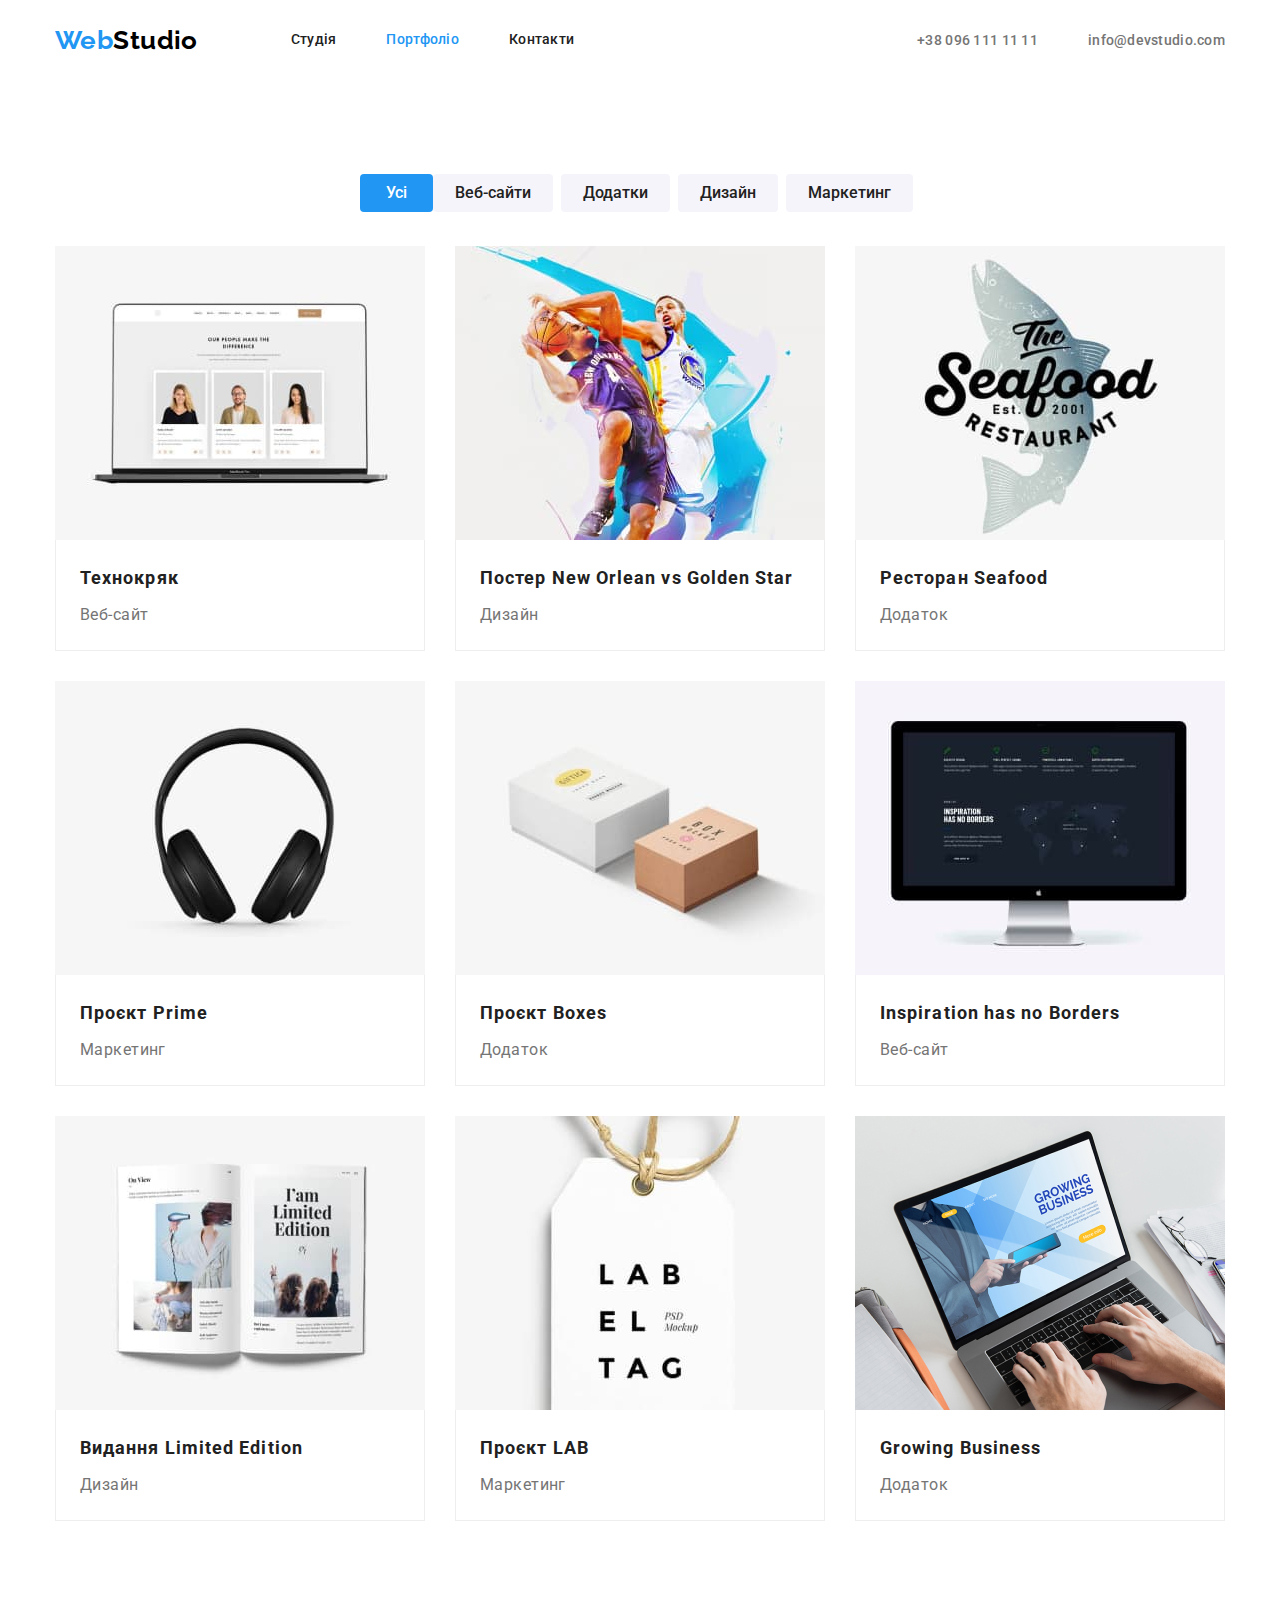
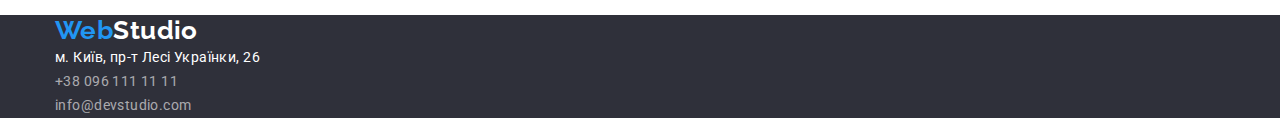
==== portfolio.html @ b4582ead "from 3 houmwork" ====
<!DOCTYPE html>
<html lang="uk">
  <head>
    <meta charset="UTF-8" />
    <meta http-equiv="X-UA-Compatible" content="IE=edge" />
    <meta name="viewport" content="width=device-width, initial-scale=1.0" />
    <title>Document</title>
    <link rel="preconnect" href="https://fonts.googleapis.com" />
    <link rel="preconnect" href="https://fonts.gstatic.com" crossorigin />
    <link
      href="https://fonts.googleapis.com/css2?family=Raleway:wght@700&family=Roboto:wght@400;500;700;900&display=swap"
      rel="stylesheet"
    />
    <link rel="stylesheet" href="https://cdnjs.cloudflare.com/ajax/libs/modern-normalize/1.0.0/modern-normalize.min.css" />
    <link rel="stylesheet" href="./css/styles.css" />
  </head>

  <body>
    <!--Шапка-->
    <header>
      <div class="container main-nav">
        <nav class="main-nav">
          <a lang="en" href="./index.html" class="logo">
            <span class="logo-accent">Web</span>Studio
          </a>
          <ul class="site-nav list">
            <li class="item-one"><a href="./index.html" class="link">Студія</a></li>
            <li class="item-one"><a href="" class="link current">Портфоліо</a></li>
            <li class="item-one"><a href="" class="link">Контакти</a></li>
          </ul>
        </nav>
        <ul class="contacts list">
          <li class="item-one"><a href="tel:+380961111111" class="phone">+38 096 111 11 11</a></li>
          <li class="item-one"><a href="mailto:info@devstudio.com" class="e-mail">info@devstudio.com</a></li>
        </ul>
      </div>
    </header>
    <main>
      <!--Наші проекти-->
      <section class="works">
        <div class="container"> 
        <h1 class="visually-hidden">Наші проекти</h1>
        <!--Кнопки з посиланнями-->
        <ul class="button-projects">
          <li class="button-one"><button type="button" class="button second">Усі</button></li>
          <li class="button-one"><button type="button" class="button">Веб-сайти</button></li>
          <li class="button-one"><button type="button" class="button">Додатки</button></li>
          <li class="button-one"><button type="button" class="button">Дизайн</button></li>
          <li class="button-one"><button type="button" class="button">Маркетинг</button></li>
        </ul>
        <ul class="project-card">
          <!--Перелік проектів-->
          <div class="total-projects">
          <li class="block">
            <img src="./images/tehnokryak.jpg" alt="Фото веб-сайту Технокряк" width="370" />
            <div class="info-block"> 
            <h2 class="section-title second">Технокряк</h2>
            <p class="projects">Веб-сайт</p>
            </div>
          </li>
          <li class="block">
            <img
              src="./images/poster-new-orlean.jpg"
              alt="Фото дизайну постеру New Orlean vs Golden Star"
              width="370"
            />
            <div class="info-block">
            <h2 class="section-title second">Постер <span lang="en">New Orlean vs Golden Star</span></h2>
            <p class="projects">Дизайн</p>
            </div>
          </li>
          <li class="block">
            <img
              src="./images/restorant-seafood.jpg"
              alt="Фото додатку для Ресторану Seafood"
              width="370"
            />
            <div class="info-block">
            <h2 class="section-title second">Ресторан <span lang="en">Seafood</span></h2>
            <p class="projects">Додаток</p>
            </div>
          </li>
          <li class="block">
            <img
              src="./images/project-prime.jpg"
              alt="Фото маркетингового проєкту Prime"
              width="370"
            />
            <div class="info-block">
            <h2 class="section-title second">Проєкт <span lang="en">Prime</span></h2>
            <p class="projects">Маркетинг</p>
            </div>
          </li>
          <li class="block">
            <img src="./images/project-boxes.jpg" alt="Фото додатку проєкту Boxes" width="370" />
            <div class="info-block">
            <h2 class="section-title second">Проєкт <span lang="en">Boxes</span></h2>
            <p class="projects">Додаток</p>
            </div>
          </li>
          <li class="block">
            <img
              src="./images/inspiration-has-no-borders.jpg"
              alt="Фото веб-сайту Inspiration has no Borders"
              width="370"
            />
            <div class="info-block">
            <h2 class="section-title second" lang="en">Inspiration has no Borders</h2>
            <p class="projects">Веб-сайт</p>
            </div>
          </li>
          <li class="block">
            <img
              src="./images/limited-edition.jpg"
              alt="Фото дизайну видання Limited Edition"
              width="370"
            />
            <div class="info-block">
            <h2 class="section-title second">Видання <span lang="en">Limited Edition</span></h2>
            <p class="projects">Дизайн</p>
            </div>
          </li>
          <li class="block">
            <img src="./images/project-lab.jpg" alt="Фото маркетингового проєкту LAB" width="370" />
            <div class="info-block">
            <h2 class="section-title second">Проєкт <span lang="en">LAB</span></h2>
            <p class="projects">Маркетинг</p>
            </div>
          </li>
          <li class="block">
            <img
              src="./images/growing-business.jpg"
              alt="Фото додатку проєкту Growing Business"
              width="370"
            />
            <div class="info-block">
            <h2 class="section-title second" lang="en">Growing Business</h2>
            <p class="projects">Додаток</p>
            </div>
          </li>
        </ul>
        </div>
        </div>
      </section>
    </main>
    <!--Футер-->
    <footer>
      <section class="footer">
        <div class="container">
          <a lang="en" href="./index.html" class="logo footer">
            <span class="logo-accent">Web</span>Studio
          </a>
          <address>
            <ul class="contact">
              <li>
                <a href="https://goo.gl/maps/BBBDbE12WqsnVFgC6" target="_blank" rel="noopener noreferrer nofollow"
                  class="location second">м. Київ, пр-т Лесі Українки, 26</a>
              </li>
              <li><a href="tel:+380961111111" class="phone second">+38 096 111 11 11</a></li>
              <li>
                <a href="mailto:info@devstudio.com" class="e-mail second">info@devstudio.com</a>
              </li>
            </ul>
          </address>
        </div>
      </section>
    </footer>
  </body>
</html>
---- css/styles.css ----
/*колір тексту h2 та h3
color: #212121;*/
/*колір тексту p у h3 та телефону в Хедері
color: #757575;*/
/* білий
color: #FFFFFF;*/
/* блакитний, акцент
color: #2196F3;*/
/* чорний у Studio
color: #000000*/
/*бекграунд сірий
background: #F5F4FA;*/
/*підвал та герой 
background: #2F303A;*/
:root {
  --primary-text-color: #757575;
  --title-text-color: #212121;
  --accent-color: #2196f3;
  --main-lite-color: #ffffff;
  --main-dark-color: #000000;
  --second-background-color: #f5f4fa;
  --hero-background-color: #2f303a;
  --footer-background-color: #2f303a;
  --footer-phone-color: hsla(0, 0%, 100%, 0.6);
  --border-color: #eeeeee;
  /*----Reset----*/
}

*,
*::before,
*::after {
  box-sizing: border-box;
}
p,
h1,
h2,
h3 {
  margin: 0;
}
ul {
  margin: 0;
  padding-left: 0;
}
button {
  cursor: pointer;
  font-family: inherit;
}
img {
  display: block;
}
/*-----------*/
body {
  color: var(--primary-text-color);
  background-color: var(--main-lite-color);
  font-family: Roboto, sans-serif;
  font-size: 14px;
  letter-spacing: 0.03em;
}
/* Прибирає "*" з усіх списків */
ul {
  list-style: none;
}
/*Контейнер*/
.container {
  margin-left: auto;
  margin-right: auto;
  padding-left: 15px;
  padding-right: 15px;
  width: 1200px;
}
/*кольори лого*/
.logo,
.logo-accent {
  color: var(--main-dark-color);
  font-family: Raleway, sans-serif;
  font-weight: 700;
  font-size: 26px;
  line-height: 1.19;
  text-decoration: none;
}
.logo-accent {
  color: var(--accent-color);
}
.logo:hover,
.logo:focus {
  color: var(--accent-color);
}
/*Навігація по сайту*/
.main-nav {
  display: flex;
  align-items: center;
}
/*
.list {
  padding: 0;
  margin: auto;
}*/
.site-nav .link {
  display: block;
  padding-top: 32px;
  padding-bottom: 32px;
  text-decoration: none;

  color: var(--title-text-color);
  letter-spacing: 0.02em;
  font-weight: 500;
  line-height: 1.14;
}
.site-nav {
  display: flex;
  margin-left: 93px;
}
.site-nav .item-one {
  margin-right: 50px;
}
.site-nav .item-one:last-child {
  margin-right: 0px;
}

.site-nav .link:hover,
.site-nav .link:focus,
.site-nav .link.current {
  color: var(--accent-color);
}
.contacts.list .phone,
.contacts.list .e-mail {
  color: var(--primary-text-color);
  letter-spacing: 0.02em;
  font-weight: 500;
  line-height: 1.14;
  text-decoration: none;
}
.contacts.list .phone:focus,
.contacts.list .phone:hover,
.contacts.list .e-mail:focus,
.contacts.list .e-mail:hover {
  color: var(--accent-color);
}

.contacts.list {
  display: flex;
  margin-left: auto;
}
.contacts.list .item-one + .item-one {
  margin-left: 50px;
}
/*Герой*/
.hero {
  color: var(--main-lite-color);
  background-color: var(--hero-background-color);
  font-style: normal;
  letter-spacing: 0.06em;
  font-weight: 900;
  font-size: 44px;
  line-height: 1.36;
  text-align: center;
  text-transform: uppercase;
  margin-bottom: 94px;
  padding-top: 200px;
  padding-bottom: 200px;
}
/*.heto-title {
  padding-top: 200px;
  padding-bottom: 200px;
}*/
/* Секції*/
/*Головна сторінка*/
.section {
  margin-bottom: 94px;
}
.feature-list {
  display: flex;
}
.section-title,
.section-subtitle {
  color: var(--title-text-color);
}
.section-title {
  font-weight: 700;
  font-size: 36px;
  line-height: 1.17;
  text-align: center;
  margin-bottom: 50px;
}
.img-box {
  display: flex;
}
.img-box .image-first + .image-first {
  margin-left: 30px;
}
.our-comand {
  display: flex;
}
.our-comand .item + .item {
  margin-left: 30px;
}
.section-subtitle.first {
  font-weight: 700;
  line-height: 1.14;
  text-transform: uppercase;
  margin-bottom: 10px;
}
.section-subtitle.second {
  font-weight: 500;
  font-size: 16px;
  line-height: 1.19;
  text-align: center;
}
.comand-section {
  background-color: var(--second-background-color);
}
/*Картки співробітників*/
.card {
  padding: 30px 24px;
}
/*Сторінка Портфоліо*/
.section-title.second {
  letter-spacing: 0.06em;
  font-weight: 700;
  font-size: 18px;
  line-height: 2;
  text-align: inherit;
  margin-bottom: 4px;
}
.works {
  margin: 94px 0px;
}
.total-projects {
  margin-top: 34px;
  margin-bottom: 0;
  display: flex;
  flex-wrap: wrap;
}
.block {
  width: 370px;
  margin-right: 30px;
  margin-bottom: 30px;
}

.block:nth-child(3n) {
  margin-right: 0px;
}
.block:nth-last-child(-n + 3) {
  margin-bottom: 0px;
}
.info-block {
  padding-top: 20px;
  padding-bottom: 20px;
  padding-left: 24px;
  padding-right: 24px;
  border: 1px solid var(--border-color);
  border-top: none;
}
.visually-hidden {
  position: absolute;
    white-space: nowrap;
    width: 1px;
    height: 1px;
    overflow: hidden;
    border: 0;
    padding: 0;
    clip: rect(0 0 0 0);
    clip-path: inset(50%);
    margin: -1px;
  }

/*Кнопка*/
.button {
  display: inline-block;
  color: var(--title-text-color);
  background-color: var(--second-background-color);
  font-weight: 500;
  font-size: 16px;
  line-height: 1.62;
  text-align: center;
  border: 0 solid transparent;
  border-radius: 4px;
  min-width: 73px;
  padding: 6px 22px;
}
.button:hover,
.button:focus {
  color: var(--main-lite-color);
  background-color: var(--accent-color);
}
.primary-button {
  display: inline-block;
  color: var(--main-lite-color);
  background-color: var(--accent-color);
  letter-spacing: 0.06em;
  font-weight: 700;
  font-size: 16px;
  line-height: 1.88;
  min-width: 216px;
  cursor: pointer;
  margin-top: 30px;
  padding: 10px 32px;
  border: 0 solid transparent;
  border-radius: 4px;
  box-shadow: 0px 4px 4px rgba(0, 0, 0, 0.15);
}
.button.second {
  color: var(--main-lite-color);
  background-color: var(--accent-color);
}
.button-projects {
  display: flex;
  justify-content: center;
}
.button-projects .button-one + .button-one {
  margin-right: 8px;
}
/*Абзаци*/
.feature-list .text {
  line-height: 1.71;
}
.specialty {
  font-size: 16px;
  line-height: 1.19;
  text-align: center;
  margin-top: 10px;
}
.projects {
  font-size: 16px;
  line-height: 1.88;
}
/*Футер*/
.footer {
  background-color: var(--footer-background-color);
}
.logo.footer {
  color: var(--main-lite-color);
}
.logo.footer,
.logo-accent {
  margin-top: 60px;
  margin-bottom: 20px;
}

.location.second {
  line-height: 1.71;
  font-style: normal;
  color: var(--main-lite-color);
  margin-bottom: 9px;
  text-decoration: none;
}
.phone.second,
.e-mail.second {
  line-height: 1.71;
  font-style: normal;
  color: var(--footer-phone-color);
  text-decoration: none;
}
.phone.second {
  margin-bottom: 9px;
}
.location.second:hover,
.location.second:focus,
.phone.second:hover,
.phone.second:focus,
.e-mail.second:hover,
.e-mail.second:focus {
  color: var(--accent-color);
}
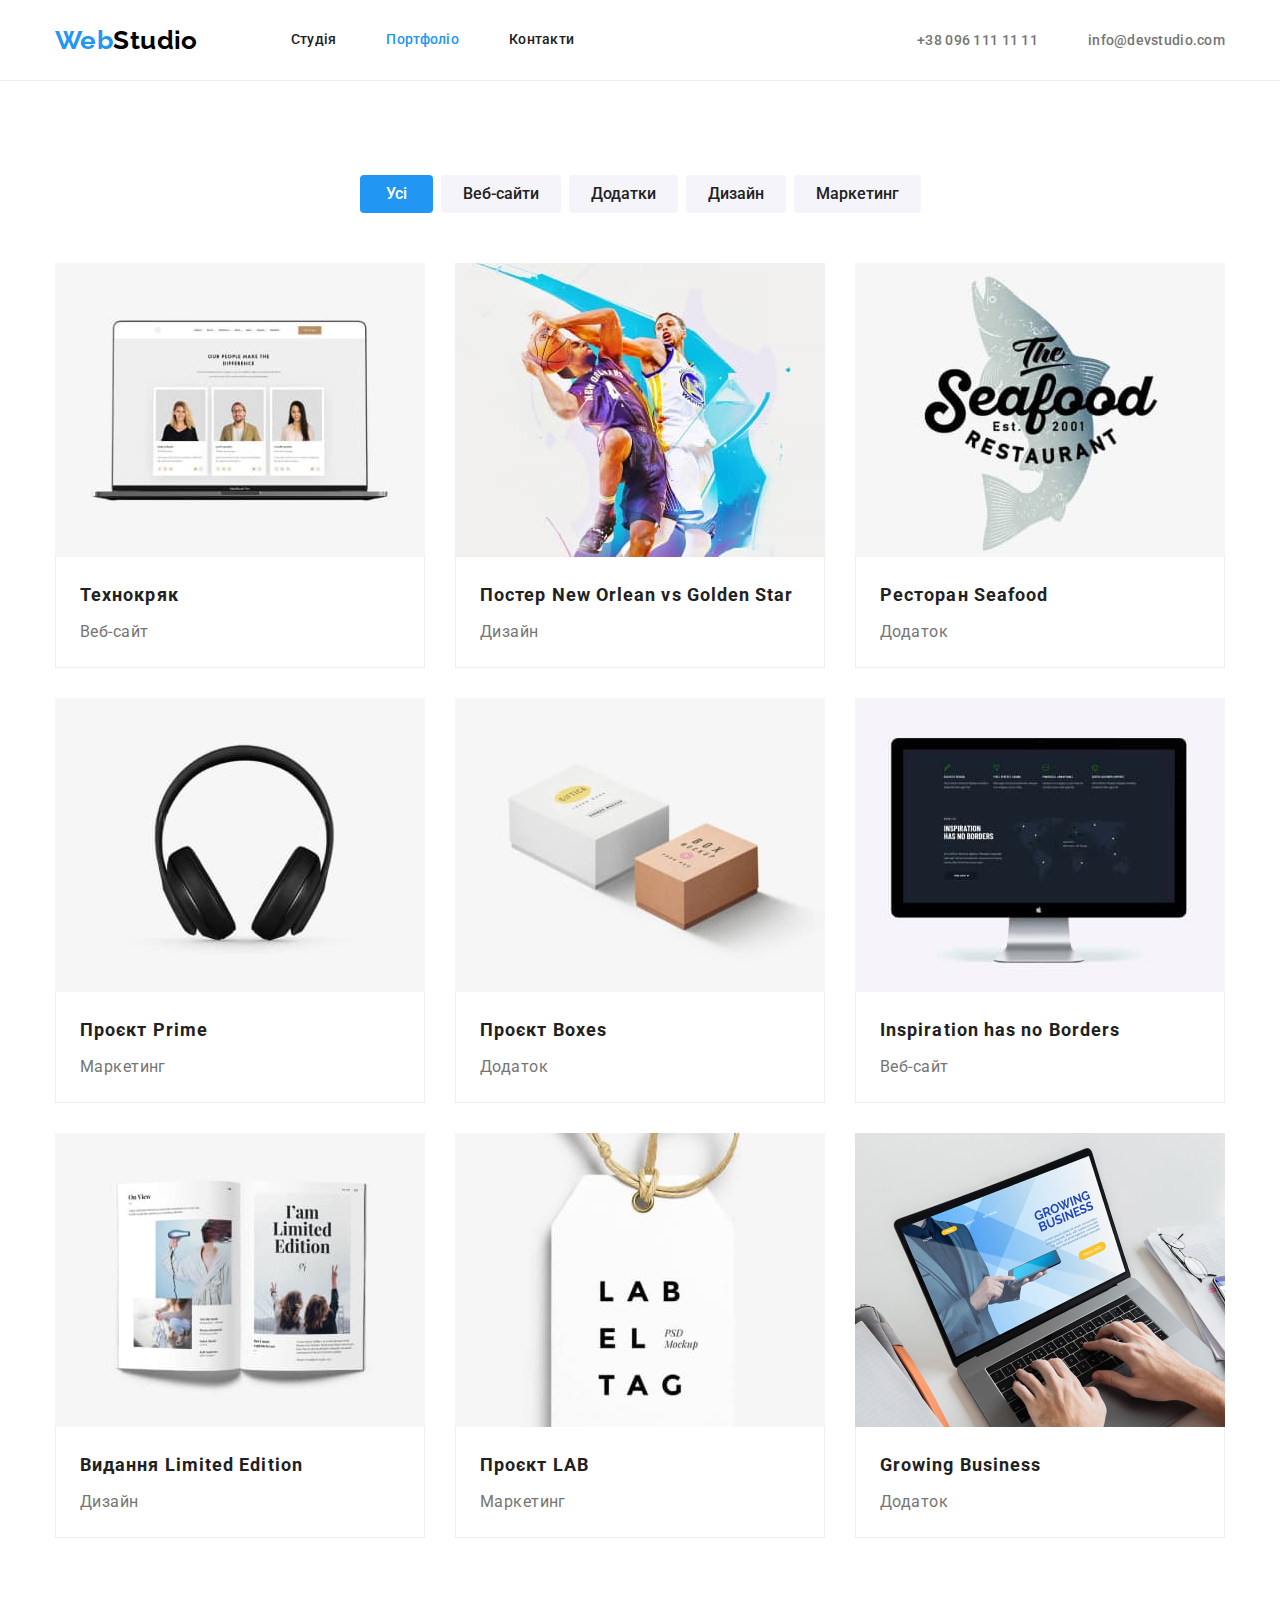
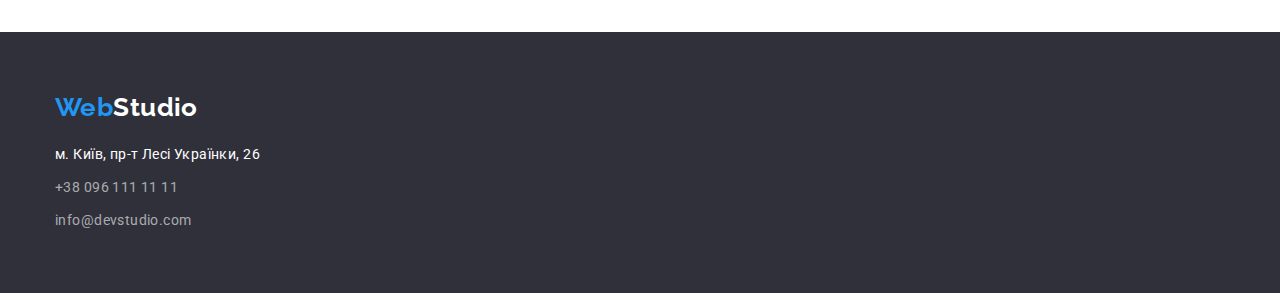
==== commit 51851303: "Правки до модуля 3" ====
--- a/portfolio.html
+++ b/portfolio.html
@@ -17,7 +17,7 @@
 
   <body>
     <!--Шапка-->
-    <header>
+    <header class="site-header">
       <div class="container main-nav">
         <nav class="main-nav">
           <a lang="en" href="./index.html" class="logo">
@@ -31,7 +31,9 @@
         </nav>
         <ul class="contacts list">
           <li class="item-one"><a href="tel:+380961111111" class="phone">+38 096 111 11 11</a></li>
-          <li class="item-one"><a href="mailto:info@devstudio.com" class="e-mail">info@devstudio.com</a></li>
+          <li class="item-one">
+            <a href="mailto:info@devstudio.com" class="e-mail">info@devstudio.com</a>
+          </li>
         </ul>
       </div>
     </header>
@@ -48,15 +50,14 @@
           <li class="button-one"><button type="button" class="button">Дизайн</button></li>
           <li class="button-one"><button type="button" class="button">Маркетинг</button></li>
         </ul>
+        <!--Перелік проектів-->
         <ul class="project-card">
-          <!--Перелік проектів-->
-          <div class="total-projects">
           <li class="block">
             <img src="./images/tehnokryak.jpg" alt="Фото веб-сайту Технокряк" width="370" />
-            <div class="info-block"> 
+            <section class="info-block"> 
             <h2 class="section-title second">Технокряк</h2>
             <p class="projects">Веб-сайт</p>
-            </div>
+            </section>
           </li>
           <li class="block">
             <img
@@ -140,30 +141,29 @@
           </li>
         </ul>
         </div>
-        </div>
       </section>
     </main>
     <!--Футер-->
-    <footer>
-      <section class="footer">
-        <div class="container">
-          <a lang="en" href="./index.html" class="logo footer">
-            <span class="logo-accent">Web</span>Studio
-          </a>
-          <address>
-            <ul class="contact">
-              <li>
-                <a href="https://goo.gl/maps/BBBDbE12WqsnVFgC6" target="_blank" rel="noopener noreferrer nofollow"
-                  class="location second">м. Київ, пр-т Лесі Українки, 26</a>
-              </li>
-              <li><a href="tel:+380961111111" class="phone second">+38 096 111 11 11</a></li>
-              <li>
-                <a href="mailto:info@devstudio.com" class="e-mail second">info@devstudio.com</a>
-              </li>
-            </ul>
-          </address>
-        </div>
-      </section>
+    <footer class="footer">
+      <div class="container">
+        <a lang="en" href="./index.html" class="footer-logo">
+          <span class="logo-accent">Web</span>Studio
+        </a>
+        <address>
+          <ul class="contact">
+            <li class="contacts-item">
+              <a href="https://goo.gl/maps/BBBDbE12WqsnVFgC6" target="_blank" rel="noopener noreferrer nofollow"
+                class="location second">м. Київ, пр-т Лесі Українки, 26</a>
+            </li>
+            <li class="contacts-item">
+              <a href="tel:+380961111111" class="phone second">+38 096 111 11 11</a>
+            </li>
+            <li class="contacts-item">
+              <a href="mailto:info@devstudio.com" class="e-mail second">info@devstudio.com</a>
+            </li>
+          </ul>
+        </address>
+      </div>
     </footer>
   </body>
 </html>
--- a/css/styles.css
+++ b/css/styles.css
@@ -23,30 +23,13 @@
   --footer-background-color: #2f303a;
   --footer-phone-color: hsla(0, 0%, 100%, 0.6);
   --border-color: #eeeeee;
-  /*----Reset----*/
+  --header-border-color: #ececec;
 }
 
 *,
 *::before,
 *::after {
   box-sizing: border-box;
-}
-p,
-h1,
-h2,
-h3 {
-  margin: 0;
-}
-ul {
-  margin: 0;
-  padding-left: 0;
-}
-button {
-  cursor: pointer;
-  font-family: inherit;
-}
-img {
-  display: block;
 }
 /*-----------*/
 body {
@@ -56,9 +39,32 @@
   font-size: 14px;
   letter-spacing: 0.03em;
 }
-/* Прибирає "*" з усіх списків */
+ /*----Reset----*/
+p,
+h1,
+h2,
+h3,h4,h5,h6 {
+  margin: 0;
+}
 ul {
+  margin: 0;
+  padding: 0;
   list-style: none;
+}
+button {
+  cursor: pointer;
+  font-family: inherit;
+}
+img {
+  display: block;
+}
+
+.section {
+  margin-bottom: 94px 0px;
+}
+/*----Хедер-----*/
+.site-header {
+border-bottom: 1px solid var(--header-border-color);
 }
 /*Контейнер*/
 .container {
@@ -89,12 +95,8 @@
 .main-nav {
   display: flex;
   align-items: center;
-}
-/*
-.list {
-  padding: 0;
-  margin: auto;
-}*/
+  }
+
 .site-nav .link {
   display: block;
   padding-top: 32px;
@@ -146,31 +148,39 @@
 }
 /*Герой*/
 .hero {
-  color: var(--main-lite-color);
   background-color: var(--hero-background-color);
-  font-style: normal;
-  letter-spacing: 0.06em;
-  font-weight: 900;
-  font-size: 44px;
-  line-height: 1.36;
-  text-align: center;
-  text-transform: uppercase;
   margin-bottom: 94px;
   padding-top: 200px;
   padding-bottom: 200px;
-}
-/*.heto-title {
-  padding-top: 200px;
-  padding-bottom: 200px;
-}*/
+  text-align: center;
+
+  max-width: 1600px;
+  height: 600;
+  margin-left: auto;
+  margin-right: auto;
+  border: 1px solid var(--main-dark-color);
+  background-image: linear-gradient(to right,
+        rgba(47, 48, 58, 0.4),
+        rgba(47, 48, 58, 0.4)),
+         url("../images/main-img.jpg");
+  background-repeat: no-repeat;
+  background-position: center;
+  background-size: cover;
+}
+.hero-title {
+  color: var(--main-lite-color);
+  letter-spacing: 0.06em;
+    font-weight: 900;
+    font-size: 44px;
+    line-height: 1.36;
+    text-transform: uppercase;
+}
 /* Секції*/
 /*Головна сторінка*/
 .section {
   margin-bottom: 94px;
 }
-.feature-list {
-  display: flex;
-}
+
 .section-title,
 .section-subtitle {
   color: var(--title-text-color);
@@ -188,12 +198,7 @@
 .img-box .image-first + .image-first {
   margin-left: 30px;
 }
-.our-comand {
-  display: flex;
-}
-.our-comand .item + .item {
-  margin-left: 30px;
-}
+
 .section-subtitle.first {
   font-weight: 700;
   line-height: 1.14;
@@ -206,12 +211,51 @@
   line-height: 1.19;
   text-align: center;
 }
+/*-----Переваги-----*/
+.features {
+padding-top: 0px;
+}
+.feature-list {
+  display: flex;
+}
+.feature-list.advantage {
+ width: 270px;
+}
+.advantage:not(:last-child()) {
+  margin-right: 30px;
+}
+.icon {
+  padding: 0px;
+  border: 0px;
+  border-radius: 4px;
+  background-color: var(--second-background-color);
+  content: "";
+  height: 70px;
+  display: block;
+  align-items: center;
+  justify-content: center;
+  background-size: contain;
+  background-repeat: no-repeat;
+  background-position: center;
+  margin-bottom: 30px;
+}
+/*Картки співробітників*/
 .comand-section {
   background-color: var(--second-background-color);
 }
-/*Картки співробітників*/
+.our-comand {
+  display: flex;
+}
+.our-comand .item+.item {
+  margin-left: 30px;
+}
+.our-comand .item {
+  background-color: var(--main-lite-color);
+  border-radius: 0px 0px 4px 4px;
+}
 .card {
   padding: 30px 24px;
+  box-shadow: 0px 1px 3px rgba(0, 0, 0, 0.12), 0px 1px 1px rgba(0, 0, 0, 0.14), 0px 2px 1px rgba(0, 0, 0, 0.2); 
 }
 /*Сторінка Портфоліо*/
 .section-title.second {
@@ -223,11 +267,10 @@
   margin-bottom: 4px;
 }
 .works {
-  margin: 94px 0px;
-}
-.total-projects {
-  margin-top: 34px;
-  margin-bottom: 0;
+  padding: 94px 0px;
+}
+.project-card {
+  margin-top: 50px;
   display: flex;
   flex-wrap: wrap;
 }
@@ -266,14 +309,13 @@
 
 /*Кнопка*/
 .button {
-  display: inline-block;
   color: var(--title-text-color);
   background-color: var(--second-background-color);
   font-weight: 500;
   font-size: 16px;
   line-height: 1.62;
   text-align: center;
-  border: 0 solid transparent;
+  border: none;
   border-radius: 4px;
   min-width: 73px;
   padding: 6px 22px;
@@ -308,7 +350,7 @@
   justify-content: center;
 }
 .button-projects .button-one + .button-one {
-  margin-right: 8px;
+  margin-left: 8px;
 }
 /*Абзаци*/
 .feature-list .text {
@@ -326,22 +368,29 @@
 }
 /*Футер*/
 .footer {
+  padding: 60px 0px;
   background-color: var(--footer-background-color);
 }
-.logo.footer {
-  color: var(--main-lite-color);
-}
-.logo.footer,
-.logo-accent {
-  margin-top: 60px;
+.footer-logo {
+  display: block;
+  color: var(--main-lite-color);
   margin-bottom: 20px;
-}
-
+  font-family: Raleway, sans-serif;
+  font-weight: 700;
+  font-size: 26px;
+  line-height: 1.19;
+  text-decoration: none;
+}
+.contacts-item {
+  margin-bottom: 9px;
+}
+.contacts-item:last-child {
+  margin-bottom: 0px;
+}
 .location.second {
   line-height: 1.71;
   font-style: normal;
   color: var(--main-lite-color);
-  margin-bottom: 9px;
   text-decoration: none;
 }
 .phone.second,
@@ -351,9 +400,7 @@
   color: var(--footer-phone-color);
   text-decoration: none;
 }
-.phone.second {
-  margin-bottom: 9px;
-}
+
 .location.second:hover,
 .location.second:focus,
 .phone.second:hover,
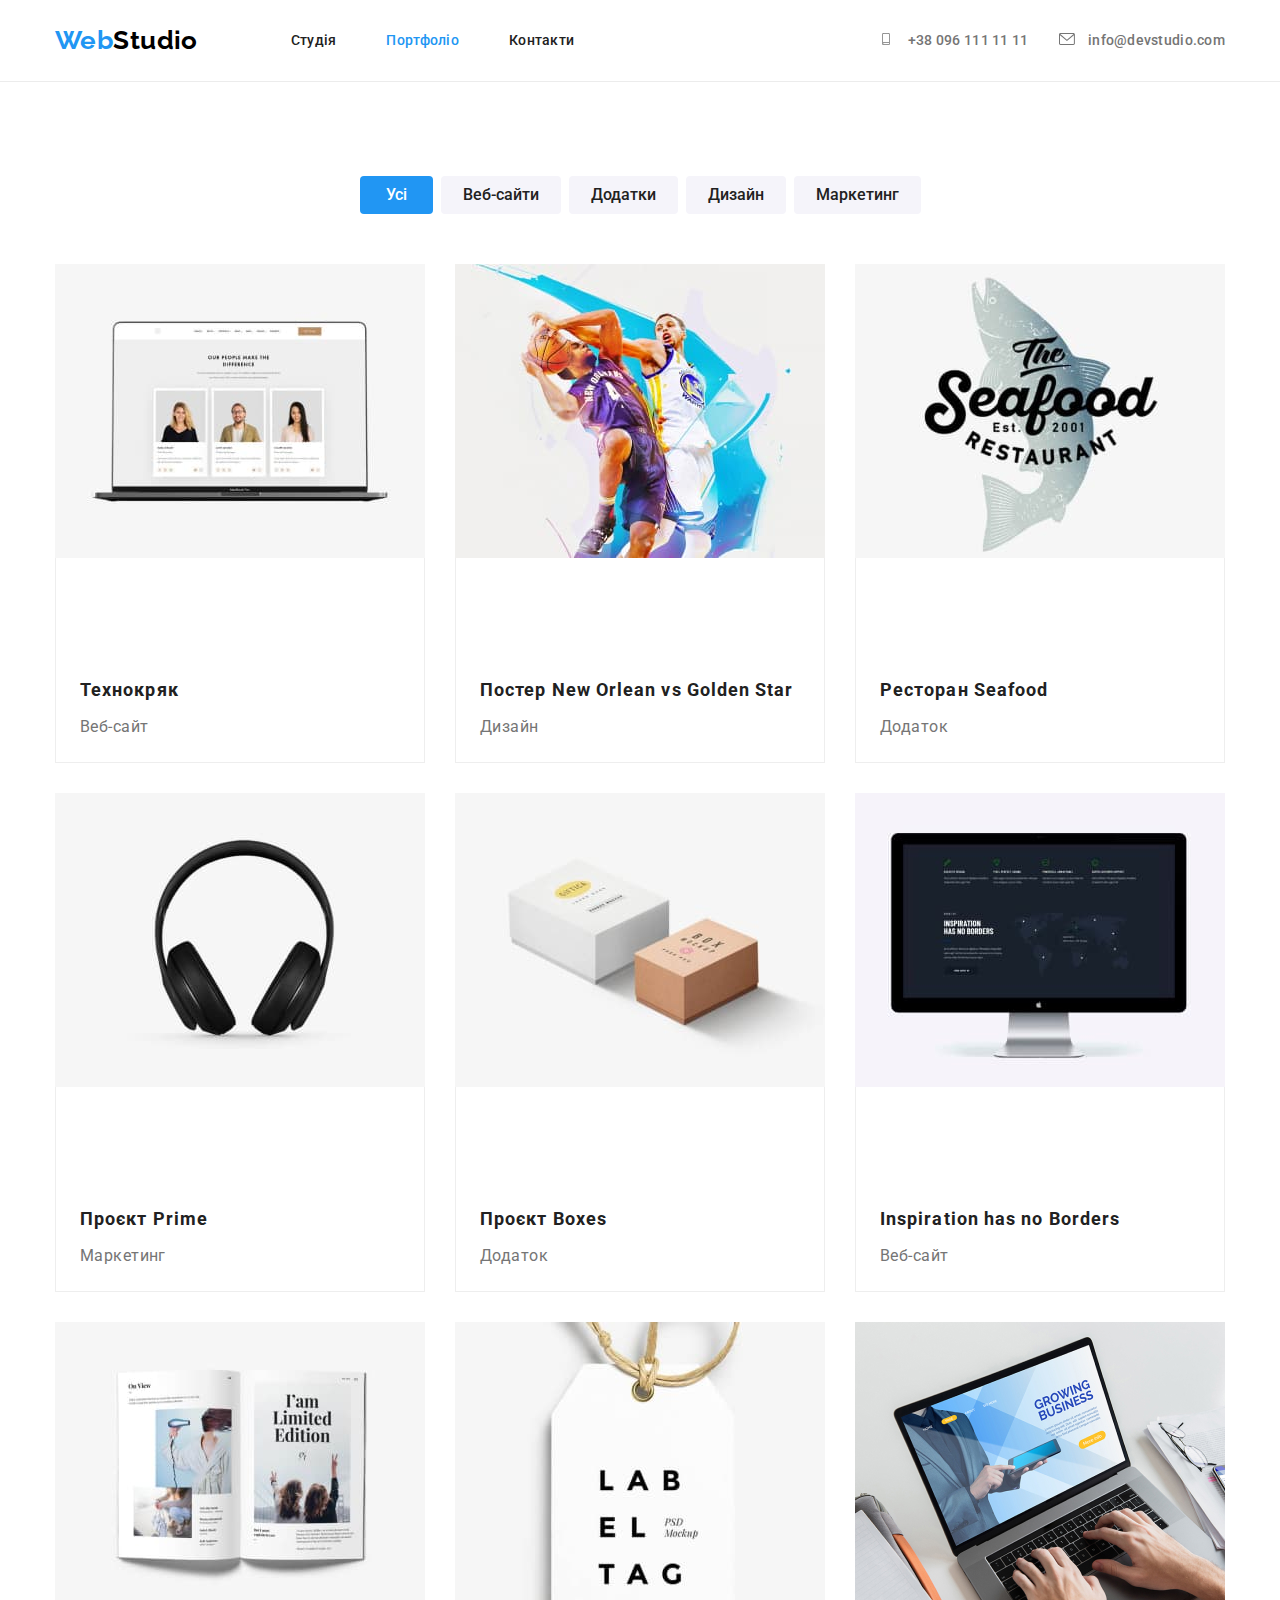
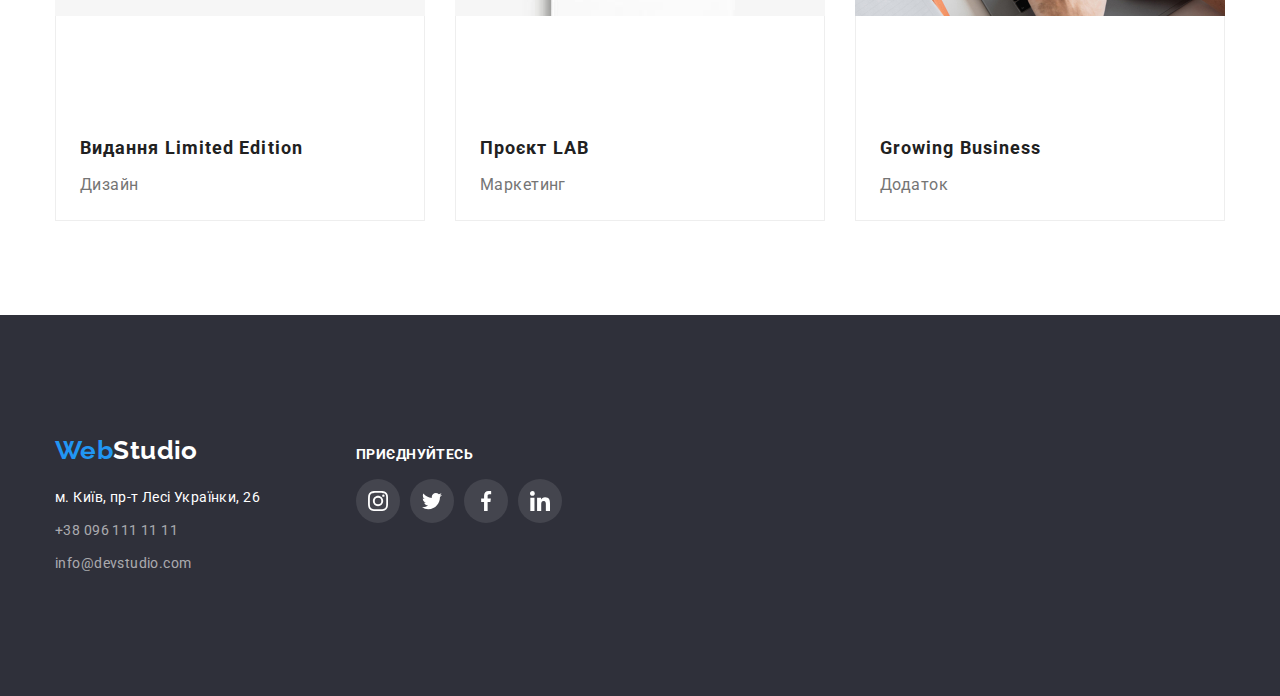
==== commit d14c6d30: "Finish update with icons" ====
--- a/portfolio.html
+++ b/portfolio.html
@@ -11,7 +11,10 @@
       href="https://fonts.googleapis.com/css2?family=Raleway:wght@700&family=Roboto:wght@400;500;700;900&display=swap"
       rel="stylesheet"
     />
-    <link rel="stylesheet" href="https://cdnjs.cloudflare.com/ajax/libs/modern-normalize/1.0.0/modern-normalize.min.css" />
+    <link
+      rel="stylesheet"
+      href="https://cdnjs.cloudflare.com/ajax/libs/modern-normalize/1.0.0/modern-normalize.min.css"
+    />
     <link rel="stylesheet" href="./css/styles.css" />
   </head>
 
@@ -30,8 +33,16 @@
           </ul>
         </nav>
         <ul class="contacts list">
-          <li class="item-one"><a href="tel:+380961111111" class="phone">+38 096 111 11 11</a></li>
-          <li class="item-one">
+          <li class="item-two">
+            <svg class="contacts-icon">
+              <use href="./images/icons.svg#icon-smartphone "></use>
+            </svg>
+            <a href="tel:+380961111111" class="phone">+38 096 111 11 11</a>
+          </li>
+          <li class="item-two">
+            <svg class="contacts-icon">
+              <use href="./images/icons.svg#icon-envelope"></use>
+            </svg>
             <a href="mailto:info@devstudio.com" class="e-mail">info@devstudio.com</a>
           </li>
         </ul>
@@ -40,129 +51,175 @@
     <main>
       <!--Наші проекти-->
       <section class="works">
-        <div class="container"> 
-        <h1 class="visually-hidden">Наші проекти</h1>
-        <!--Кнопки з посиланнями-->
-        <ul class="button-projects">
-          <li class="button-one"><button type="button" class="button second">Усі</button></li>
-          <li class="button-one"><button type="button" class="button">Веб-сайти</button></li>
-          <li class="button-one"><button type="button" class="button">Додатки</button></li>
-          <li class="button-one"><button type="button" class="button">Дизайн</button></li>
-          <li class="button-one"><button type="button" class="button">Маркетинг</button></li>
-        </ul>
-        <!--Перелік проектів-->
-        <ul class="project-card">
-          <li class="block">
-            <img src="./images/tehnokryak.jpg" alt="Фото веб-сайту Технокряк" width="370" />
-            <section class="info-block"> 
-            <h2 class="section-title second">Технокряк</h2>
-            <p class="projects">Веб-сайт</p>
-            </section>
-          </li>
-          <li class="block">
-            <img
-              src="./images/poster-new-orlean.jpg"
-              alt="Фото дизайну постеру New Orlean vs Golden Star"
-              width="370"
-            />
-            <div class="info-block">
-            <h2 class="section-title second">Постер <span lang="en">New Orlean vs Golden Star</span></h2>
-            <p class="projects">Дизайн</p>
-            </div>
-          </li>
-          <li class="block">
-            <img
-              src="./images/restorant-seafood.jpg"
-              alt="Фото додатку для Ресторану Seafood"
-              width="370"
-            />
-            <div class="info-block">
-            <h2 class="section-title second">Ресторан <span lang="en">Seafood</span></h2>
-            <p class="projects">Додаток</p>
-            </div>
-          </li>
-          <li class="block">
-            <img
-              src="./images/project-prime.jpg"
-              alt="Фото маркетингового проєкту Prime"
-              width="370"
-            />
-            <div class="info-block">
-            <h2 class="section-title second">Проєкт <span lang="en">Prime</span></h2>
-            <p class="projects">Маркетинг</p>
-            </div>
-          </li>
-          <li class="block">
-            <img src="./images/project-boxes.jpg" alt="Фото додатку проєкту Boxes" width="370" />
-            <div class="info-block">
-            <h2 class="section-title second">Проєкт <span lang="en">Boxes</span></h2>
-            <p class="projects">Додаток</p>
-            </div>
-          </li>
-          <li class="block">
-            <img
-              src="./images/inspiration-has-no-borders.jpg"
-              alt="Фото веб-сайту Inspiration has no Borders"
-              width="370"
-            />
-            <div class="info-block">
-            <h2 class="section-title second" lang="en">Inspiration has no Borders</h2>
-            <p class="projects">Веб-сайт</p>
-            </div>
-          </li>
-          <li class="block">
-            <img
-              src="./images/limited-edition.jpg"
-              alt="Фото дизайну видання Limited Edition"
-              width="370"
-            />
-            <div class="info-block">
-            <h2 class="section-title second">Видання <span lang="en">Limited Edition</span></h2>
-            <p class="projects">Дизайн</p>
-            </div>
-          </li>
-          <li class="block">
-            <img src="./images/project-lab.jpg" alt="Фото маркетингового проєкту LAB" width="370" />
-            <div class="info-block">
-            <h2 class="section-title second">Проєкт <span lang="en">LAB</span></h2>
-            <p class="projects">Маркетинг</p>
-            </div>
-          </li>
-          <li class="block">
-            <img
-              src="./images/growing-business.jpg"
-              alt="Фото додатку проєкту Growing Business"
-              width="370"
-            />
-            <div class="info-block">
-            <h2 class="section-title second" lang="en">Growing Business</h2>
-            <p class="projects">Додаток</p>
-            </div>
-          </li>
-        </ul>
+        <div class="container">
+          <h1 class="visually-hidden">Наші проекти</h1>
+          <!--Кнопки з посиланнями-->
+          <ul class="button-projects">
+            <li class="button-one"><button type="button" class="button second">Усі</button></li>
+            <li class="button-one"><button type="button" class="button">Веб-сайти</button></li>
+            <li class="button-one"><button type="button" class="button">Додатки</button></li>
+            <li class="button-one"><button type="button" class="button">Дизайн</button></li>
+            <li class="button-one"><button type="button" class="button">Маркетинг</button></li>
+          </ul>
+          <!--Перелік проектів-->
+          <ul class="project-card">
+            <li class="block">
+              <img src="./images/tehnokryak.jpg" alt="Фото веб-сайту Технокряк" width="370" />
+              <section class="info-block">
+                <h2 class="section-title second">Технокряк</h2>
+                <p class="projects">Веб-сайт</p>
+              </section>
+            </li>
+            <li class="block">
+              <img
+                src="./images/poster-new-orlean.jpg"
+                alt="Фото дизайну постеру New Orlean vs Golden Star"
+                width="370"
+              />
+              <div class="info-block">
+                <h2 class="section-title second">
+                  Постер <span lang="en">New Orlean vs Golden Star</span>
+                </h2>
+                <p class="projects">Дизайн</p>
+              </div>
+            </li>
+            <li class="block">
+              <img
+                src="./images/restorant-seafood.jpg"
+                alt="Фото додатку для Ресторану Seafood"
+                width="370"
+              />
+              <div class="info-block">
+                <h2 class="section-title second">Ресторан <span lang="en">Seafood</span></h2>
+                <p class="projects">Додаток</p>
+              </div>
+            </li>
+            <li class="block">
+              <img
+                src="./images/project-prime.jpg"
+                alt="Фото маркетингового проєкту Prime"
+                width="370"
+              />
+              <div class="info-block">
+                <h2 class="section-title second">Проєкт <span lang="en">Prime</span></h2>
+                <p class="projects">Маркетинг</p>
+              </div>
+            </li>
+            <li class="block">
+              <img src="./images/project-boxes.jpg" alt="Фото додатку проєкту Boxes" width="370" />
+              <div class="info-block">
+                <h2 class="section-title second">Проєкт <span lang="en">Boxes</span></h2>
+                <p class="projects">Додаток</p>
+              </div>
+            </li>
+            <li class="block">
+              <img
+                src="./images/inspiration-has-no-borders.jpg"
+                alt="Фото веб-сайту Inspiration has no Borders"
+                width="370"
+              />
+              <div class="info-block">
+                <h2 class="section-title second" lang="en">Inspiration has no Borders</h2>
+                <p class="projects">Веб-сайт</p>
+              </div>
+            </li>
+            <li class="block">
+              <img
+                src="./images/limited-edition.jpg"
+                alt="Фото дизайну видання Limited Edition"
+                width="370"
+              />
+              <div class="info-block">
+                <h2 class="section-title second">Видання <span lang="en">Limited Edition</span></h2>
+                <p class="projects">Дизайн</p>
+              </div>
+            </li>
+            <li class="block">
+              <img
+                src="./images/project-lab.jpg"
+                alt="Фото маркетингового проєкту LAB"
+                width="370"
+              />
+              <div class="info-block">
+                <h2 class="section-title second">Проєкт <span lang="en">LAB</span></h2>
+                <p class="projects">Маркетинг</p>
+              </div>
+            </li>
+            <li class="block">
+              <img
+                src="./images/growing-business.jpg"
+                alt="Фото додатку проєкту Growing Business"
+                width="370"
+              />
+              <div class="info-block">
+                <h2 class="section-title second" lang="en">Growing Business</h2>
+                <p class="projects">Додаток</p>
+              </div>
+            </li>
+          </ul>
         </div>
       </section>
     </main>
     <!--Футер-->
     <footer class="footer">
-      <div class="container">
-        <a lang="en" href="./index.html" class="footer-logo">
-          <span class="logo-accent">Web</span>Studio
-        </a>
-        <address>
-          <ul class="contact">
-            <li class="contacts-item">
-              <a href="https://goo.gl/maps/BBBDbE12WqsnVFgC6" target="_blank" rel="noopener noreferrer nofollow"
-                class="location second">м. Київ, пр-т Лесі Українки, 26</a>
-            </li>
-            <li class="contacts-item">
-              <a href="tel:+380961111111" class="phone second">+38 096 111 11 11</a>
-            </li>
-            <li class="contacts-item">
-              <a href="mailto:info@devstudio.com" class="e-mail second">info@devstudio.com</a>
-            </li>
-          </ul>
-        </address>
+      <div class="footer-site container">
+        <div class="footer navigation">
+          <a lang="en" href="./index.html" class="footer-logo">
+            <span class="logo-accent">Web</span>Studio
+          </a>
+          <address>
+            <ul class="contact">
+              <li class="contacts-item">
+                <a
+                  href="https://goo.gl/maps/BBBDbE12WqsnVFgC6"
+                  target="_blank"
+                  rel="noopener noreferrer nofollow"
+                  class="location second"
+                  >м. Київ, пр-т Лесі Українки, 26</a
+                >
+              </li>
+              <li class="contacts-item">
+                <a href="tel:+380961111111" class="phone second">+38 096 111 11 11</a>
+              </li>
+              <li class="contacts-item">
+                <a href="mailto:info@devstudio.com" class="e-mail second">info@devstudio.com</a>
+              </li>
+            </ul>
+          </address>
+        </div>
+        <div class="footer-social-links">
+          <p class="footer-title">Приєднуйтесь</p>
+          <ul class="footer-list social">
+            <li class="social-link">
+              <a href="" class="footer-social-link social-item">
+                <svg class="social-icon" height="20" width="20">
+                  <use href="./images/icons.svg#icon-instagram"></use>
+                </svg>
+              </a>
+            </li>
+            <li class="social-link">
+              <a href="" class="footer-social-link social-item">
+                <svg class="social-icon" height="20" width="20">
+                  <use href="./images/icons.svg#icon-twitter"></use>
+                </svg>
+              </a>
+            </li>
+            <li class="social-link">
+              <a href="" class="footer-social-link social-item">
+                <svg class="social-icon" height="20" width="20">
+                  <use href="./images/icons.svg#icon-facebook"></use>
+                </svg>
+              </a>
+            </li>
+            <li class="social-link">
+              <a href="" class="footer-social-link social-item">
+                <svg class="social-icon" height="20" width="20">
+                  <use href="./images/icons.svg#icon-linkedin"></use>
+                </svg>
+              </a>
+            </li>
+          </ul>
+        </div>
       </div>
     </footer>
   </body>
--- a/css/styles.css
+++ b/css/styles.css
@@ -24,6 +24,7 @@
   --footer-phone-color: hsla(0, 0%, 100%, 0.6);
   --border-color: #eeeeee;
   --header-border-color: #ececec;
+  --social-text: #afb1b8;
 }
 
 *,
@@ -39,11 +40,14 @@
   font-size: 14px;
   letter-spacing: 0.03em;
 }
- /*----Reset----*/
+/*----Reset----*/
 p,
 h1,
 h2,
-h3,h4,h5,h6 {
+h3,
+h4,
+h5,
+h6 {
   margin: 0;
 }
 ul {
@@ -64,8 +68,36 @@
 }
 /*----Хедер-----*/
 .site-header {
-border-bottom: 1px solid var(--header-border-color);
-}
+  border-bottom: 1px solid var(--header-border-color);
+}
+.contacts-icon {
+  padding: 0px;
+  margin-right: 10px;
+  border: 0px;
+  /*background-color: var(--second-background-color);*/
+  fill: var(--primary-text-color);
+  content: '';
+  height: 12px;
+  width: 16px;
+  display: inline-block;
+  align-items: center;
+  justify-content: center;
+  background-size: contain;
+  background-repeat: no-repeat;
+  background-position: center;
+}
+.contacts-icon:hover,
+.contacts-icon:focus {
+  fill: var(--accent-color);
+}
+.item-two {
+  padding-top: 32px;
+  padding-bottom: 32px;
+}
+.item-two:first-child {
+  margin-right: 30px;
+}
+
 /*Контейнер*/
 .container {
   margin-left: auto;
@@ -95,7 +127,7 @@
 .main-nav {
   display: flex;
   align-items: center;
-  }
+}
 
 .site-nav .link {
   display: block;
@@ -137,6 +169,7 @@
 .contacts.list .e-mail:focus,
 .contacts.list .e-mail:hover {
   color: var(--accent-color);
+  cursor: pointer;
 }
 
 .contacts.list {
@@ -159,10 +192,8 @@
   margin-left: auto;
   margin-right: auto;
   border: 1px solid var(--main-dark-color);
-  background-image: linear-gradient(to right,
-        rgba(47, 48, 58, 0.4),
-        rgba(47, 48, 58, 0.4)),
-         url("../images/main-img.jpg");
+  background-image: linear-gradient(to right, rgba(47, 48, 58, 0.4), rgba(47, 48, 58, 0.4)),
+    url('../images/main-img.jpg');
   background-repeat: no-repeat;
   background-position: center;
   background-size: cover;
@@ -170,10 +201,10 @@
 .hero-title {
   color: var(--main-lite-color);
   letter-spacing: 0.06em;
-    font-weight: 900;
-    font-size: 44px;
-    line-height: 1.36;
-    text-transform: uppercase;
+  font-weight: 900;
+  font-size: 44px;
+  line-height: 1.36;
+  text-transform: uppercase;
 }
 /* Секції*/
 /*Головна сторінка*/
@@ -191,6 +222,7 @@
   line-height: 1.17;
   text-align: center;
   margin-bottom: 50px;
+  padding-top: 94px;
 }
 .img-box {
   display: flex;
@@ -213,32 +245,32 @@
 }
 /*-----Переваги-----*/
 .features {
-padding-top: 0px;
+  padding-top: 0px;
 }
 .feature-list {
   display: flex;
 }
 .feature-list.advantage {
- width: 270px;
+  width: 270px;
 }
 .advantage:not(:last-child()) {
   margin-right: 30px;
 }
-.icon {
-  padding: 0px;
-  border: 0px;
+
+.advantage-link {
+  display: flex;
+  align-items: center;
+  justify-content: center;
+  width: 270px;
+  height: 120px;
   border-radius: 4px;
   background-color: var(--second-background-color);
-  content: "";
-  height: 70px;
-  display: block;
-  align-items: center;
-  justify-content: center;
-  background-size: contain;
-  background-repeat: no-repeat;
-  background-position: center;
   margin-bottom: 30px;
 }
+.advantage-link:not(:last-child) {
+  margin-right: 30px;
+}
+
 /*Картки співробітників*/
 .comand-section {
   background-color: var(--second-background-color);
@@ -246,7 +278,7 @@
 .our-comand {
   display: flex;
 }
-.our-comand .item+.item {
+.our-comand .item + .item {
   margin-left: 30px;
 }
 .our-comand .item {
@@ -255,7 +287,82 @@
 }
 .card {
   padding: 30px 24px;
-  box-shadow: 0px 1px 3px rgba(0, 0, 0, 0.12), 0px 1px 1px rgba(0, 0, 0, 0.14), 0px 2px 1px rgba(0, 0, 0, 0.2); 
+  box-shadow: 0px 1px 3px rgba(0, 0, 0, 0.12), 0px 1px 1px rgba(0, 0, 0, 0.14),
+    0px 2px 1px rgba(0, 0, 0, 0.2);
+}
+.social {
+  margin-top: 16px;
+  align-items: center;
+  display: flex;
+  justify-content: center;
+}
+.social-link:not(:last-child) {
+  margin-right: 10px;
+}
+.social-item {
+  display: flex;
+  height: 44px;
+  width: 44px;
+  border-radius: 50%;
+  color: var(--social-text);
+  align-items: center;
+  justify-content: center;
+  transition: color 250ms cubic-bezier(0.4, 0, 0.2, 1),
+    background-color 250ms cubic-bezier(0.4, 0, 0.2, 1);
+}
+.social-item:hover,
+.social-item:focus {
+  color: var(--main-lite-color);
+  background-color: var(--accent-color);
+}
+
+.social-icon {
+  --color1: currentColor;
+}
+/*---Постійні клієнти----*/
+.customers-title {
+  color: var(--title-text-color);
+  font-weight: bold;
+  font-size: 36px;
+  line-height: 1.17;
+  text-align: center;
+  margin-bottom: 50px;
+}
+
+.customers-list {
+  display: flex;
+  justify-content: space-between;
+}
+
+.customer {
+  margin-left: 30px;
+}
+
+.customer:first-child {
+  margin-left: 0;
+}
+
+.customer-link {
+  display: flex;
+  align-items: center;
+  justify-content: center;
+  width: 170px;
+  height: 90px;
+  color: var(--social-text);
+  border: 1px solid var(--social-text);
+  border-radius: 4px;
+  transition: color 250ms cubic-bezier(0.4, 0, 0.2, 1), border 250ms cubic-bezier(0.4, 0, 0.2, 1);
+}
+
+.customer-link:hover,
+.customer-link:focus {
+  color: var(--accent-color);
+  border: 1px solid var(--accent-color);
+}
+
+.customer-icon {
+  --color1: currentColor;
+  height: 50px;
 }
 /*Сторінка Портфоліо*/
 .section-title.second {
@@ -296,16 +403,16 @@
 }
 .visually-hidden {
   position: absolute;
-    white-space: nowrap;
-    width: 1px;
-    height: 1px;
-    overflow: hidden;
-    border: 0;
-    padding: 0;
-    clip: rect(0 0 0 0);
-    clip-path: inset(50%);
-    margin: -1px;
-  }
+  white-space: nowrap;
+  width: 1px;
+  height: 1px;
+  overflow: hidden;
+  border: 0;
+  padding: 0;
+  clip: rect(0 0 0 0);
+  clip-path: inset(50%);
+  margin: -1px;
+}
 
 /*Кнопка*/
 .button {
@@ -371,6 +478,13 @@
   padding: 60px 0px;
   background-color: var(--footer-background-color);
 }
+.footer-site {
+  display: flex;
+  align-items: baseline;
+}
+.footer.navigation {
+  width: 231px;
+}
 .footer-logo {
   display: block;
   color: var(--main-lite-color);
@@ -400,7 +514,6 @@
   color: var(--footer-phone-color);
   text-decoration: none;
 }
-
 .location.second:hover,
 .location.second:focus,
 .phone.second:hover,
@@ -409,3 +522,22 @@
 .e-mail.second:focus {
   color: var(--accent-color);
 }
+.footer-social-links {
+  margin-left: 70px;
+}
+
+.footer-title {
+  font-weight: 700;
+  line-height: 1.14;
+  text-transform: uppercase;
+  color: var(--main-lite-color);
+}
+
+.footer-list social {
+  margin-top: 20px;
+}
+
+.footer-social-link {
+  color: var(--main-lite-color);
+  background-color: rgba(255, 255, 255, 0.1);
+}
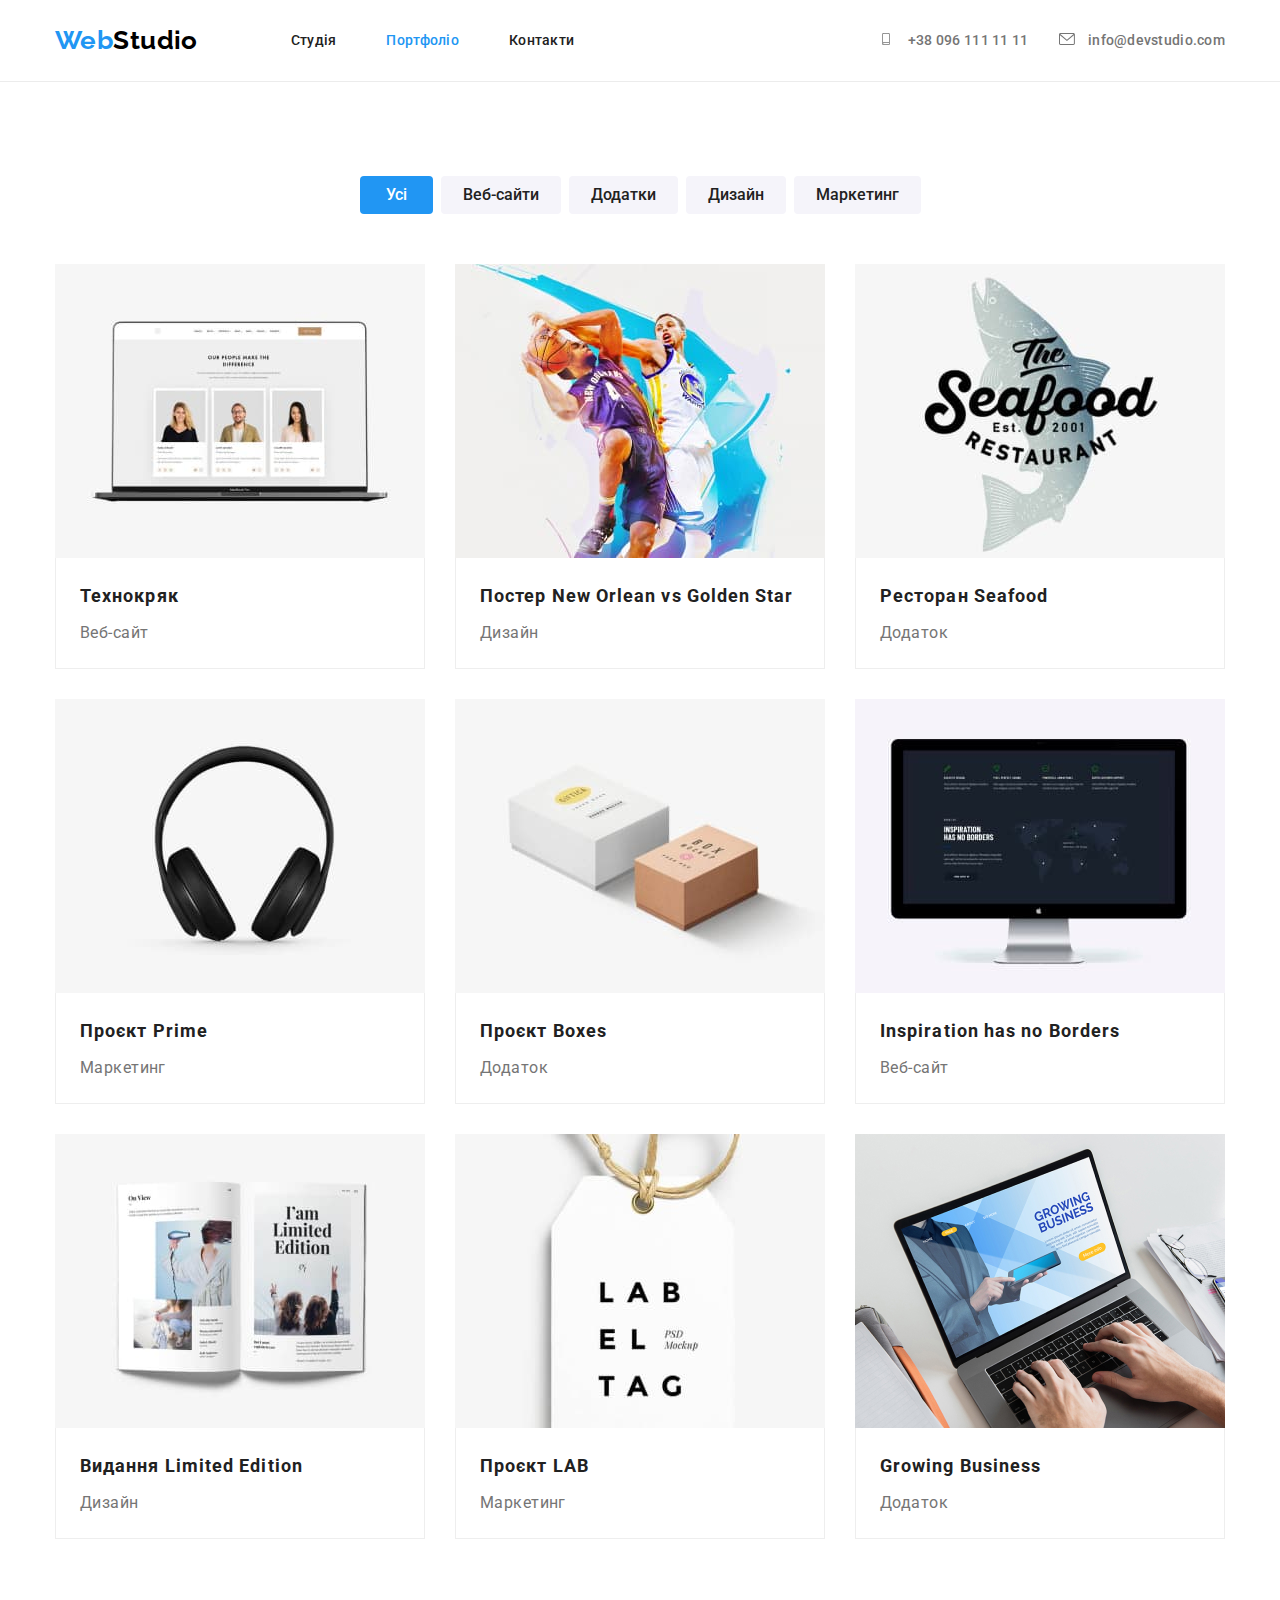
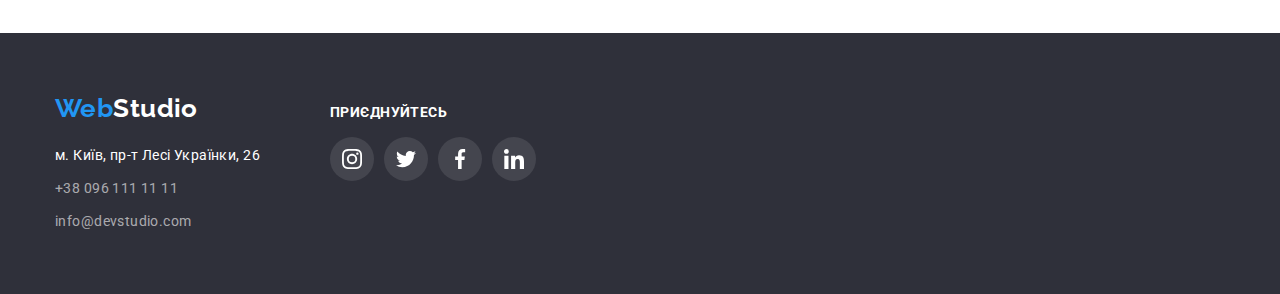
==== commit 773d07a9: "Оновлення після правок №2" ====
--- a/portfolio.html
+++ b/portfolio.html
@@ -50,7 +50,7 @@
     </header>
     <main>
       <!--Наші проекти-->
-      <section class="works">
+      <section class="works section">
         <div class="container">
           <h1 class="visually-hidden">Наші проекти</h1>
           <!--Кнопки з посиланнями-->
@@ -65,10 +65,10 @@
           <ul class="project-card">
             <li class="block">
               <img src="./images/tehnokryak.jpg" alt="Фото веб-сайту Технокряк" width="370" />
-              <section class="info-block">
-                <h2 class="section-title second">Технокряк</h2>
-                <p class="projects">Веб-сайт</p>
-              </section>
+              <div class="info-block">
+                <h2 class="info-title">Технокряк</h2>
+                <p class="info-description">Веб-сайт</p>
+              </div>
             </li>
             <li class="block">
               <img
@@ -77,10 +77,8 @@
                 width="370"
               />
               <div class="info-block">
-                <h2 class="section-title second">
-                  Постер <span lang="en">New Orlean vs Golden Star</span>
-                </h2>
-                <p class="projects">Дизайн</p>
+                <h2 class="info-title">Постер <span lang="en">New Orlean vs Golden Star</span></h2>
+                <p class="info-description">Дизайн</p>
               </div>
             </li>
             <li class="block">
@@ -90,8 +88,8 @@
                 width="370"
               />
               <div class="info-block">
-                <h2 class="section-title second">Ресторан <span lang="en">Seafood</span></h2>
-                <p class="projects">Додаток</p>
+                <h2 class="info-title">Ресторан <span lang="en">Seafood</span></h2>
+                <p class="info-description">Додаток</p>
               </div>
             </li>
             <li class="block">
@@ -101,15 +99,15 @@
                 width="370"
               />
               <div class="info-block">
-                <h2 class="section-title second">Проєкт <span lang="en">Prime</span></h2>
-                <p class="projects">Маркетинг</p>
+                <h2 class="info-title">Проєкт <span lang="en">Prime</span></h2>
+                <p class="info-description">Маркетинг</p>
               </div>
             </li>
             <li class="block">
               <img src="./images/project-boxes.jpg" alt="Фото додатку проєкту Boxes" width="370" />
               <div class="info-block">
-                <h2 class="section-title second">Проєкт <span lang="en">Boxes</span></h2>
-                <p class="projects">Додаток</p>
+                <h2 class="info-title">Проєкт <span lang="en">Boxes</span></h2>
+                <p class="info-description">Додаток</p>
               </div>
             </li>
             <li class="block">
@@ -119,8 +117,8 @@
                 width="370"
               />
               <div class="info-block">
-                <h2 class="section-title second" lang="en">Inspiration has no Borders</h2>
-                <p class="projects">Веб-сайт</p>
+                <h2 class="info-title" lang="en">Inspiration has no Borders</h2>
+                <p class="info-description">Веб-сайт</p>
               </div>
             </li>
             <li class="block">
@@ -130,8 +128,8 @@
                 width="370"
               />
               <div class="info-block">
-                <h2 class="section-title second">Видання <span lang="en">Limited Edition</span></h2>
-                <p class="projects">Дизайн</p>
+                <h2 class="info-title">Видання <span lang="en">Limited Edition</span></h2>
+                <p class="info-description">Дизайн</p>
               </div>
             </li>
             <li class="block">
@@ -141,8 +139,8 @@
                 width="370"
               />
               <div class="info-block">
-                <h2 class="section-title second">Проєкт <span lang="en">LAB</span></h2>
-                <p class="projects">Маркетинг</p>
+                <h2 class="info-title">Проєкт <span lang="en">LAB</span></h2>
+                <p class="info-description">Маркетинг</p>
               </div>
             </li>
             <li class="block">
@@ -152,75 +150,70 @@
                 width="370"
               />
               <div class="info-block">
-                <h2 class="section-title second" lang="en">Growing Business</h2>
-                <p class="projects">Додаток</p>
+                <h2 class="info-title" lang="en">Growing Business</h2>
+                <p class="info-description">Додаток</p>
               </div>
             </li>
           </ul>
         </div>
       </section>
     </main>
-    <!--Футер-->
-    <footer class="footer">
-      <div class="footer-site container">
-        <div class="footer navigation">
-          <a lang="en" href="./index.html" class="footer-logo">
-            <span class="logo-accent">Web</span>Studio
-          </a>
-          <address>
-            <ul class="contact">
-              <li class="contacts-item">
-                <a
-                  href="https://goo.gl/maps/BBBDbE12WqsnVFgC6"
-                  target="_blank"
-                  rel="noopener noreferrer nofollow"
-                  class="location second"
-                  >м. Київ, пр-т Лесі Українки, 26</a
-                >
-              </li>
-              <li class="contacts-item">
-                <a href="tel:+380961111111" class="phone second">+38 096 111 11 11</a>
-              </li>
-              <li class="contacts-item">
-                <a href="mailto:info@devstudio.com" class="e-mail second">info@devstudio.com</a>
-              </li>
-            </ul>
-          </address>
-        </div>
-        <div class="footer-social-links">
-          <p class="footer-title">Приєднуйтесь</p>
-          <ul class="footer-list social">
-            <li class="social-link">
-              <a href="" class="footer-social-link social-item">
-                <svg class="social-icon" height="20" width="20">
-                  <use href="./images/icons.svg#icon-instagram"></use>
-                </svg>
-              </a>
-            </li>
-            <li class="social-link">
-              <a href="" class="footer-social-link social-item">
-                <svg class="social-icon" height="20" width="20">
-                  <use href="./images/icons.svg#icon-twitter"></use>
-                </svg>
-              </a>
-            </li>
-            <li class="social-link">
-              <a href="" class="footer-social-link social-item">
-                <svg class="social-icon" height="20" width="20">
-                  <use href="./images/icons.svg#icon-facebook"></use>
-                </svg>
-              </a>
-            </li>
-            <li class="social-link">
-              <a href="" class="footer-social-link social-item">
-                <svg class="social-icon" height="20" width="20">
-                  <use href="./images/icons.svg#icon-linkedin"></use>
-                </svg>
-              </a>
-            </li>
-          </ul>
-        </div>
+  <!--Футер-->
+  <footer class="footer">
+    <div class="footer-site container">
+      <div class="navigation">
+        <a lang="en" href="./index.html" class="footer-logo">
+          <span class="logo-accent">Web</span>Studio
+        </a>
+        <address>
+          <ul class="contact">
+            <li class="contacts-item">
+              <a href="https://goo.gl/maps/BBBDbE12WqsnVFgC6" target="_blank" rel="noopener noreferrer nofollow"
+                class="location second">м. Київ, пр-т Лесі Українки, 26</a>
+            </li>
+            <li class="contacts-item">
+              <a href="tel:+380961111111" class="phone second">+38 096 111 11 11</a>
+            </li>
+            <li class="contacts-item">
+              <a href="mailto:info@devstudio.com" class="e-mail second">info@devstudio.com</a>
+            </li>
+          </ul>
+        </address>
       </div>
-    </footer>
+      <div class="footer-social-links">
+        <p class="footer-title">Приєднуйтесь</p>
+        <ul class="footer-list social">
+          <li class="social-link">
+            <a href="" class="footer-social-link social-item">
+              <svg class="social-icon" height="20" width="20">
+                <use href="./images/icons.svg#icon-instagram"></use>
+              </svg>
+            </a>
+          </li>
+          <li class="social-link">
+            <a href="" class="footer-social-link social-item">
+              <svg class="social-icon" height="20" width="20">
+                <use href="./images/icons.svg#icon-twitter"></use>
+              </svg>
+            </a>
+          </li>
+          <li class="social-link">
+            <a href="" class="footer-social-link social-item">
+              <svg class="social-icon" height="20" width="20">
+                <use href="./images/icons.svg#icon-facebook"></use>
+              </svg>
+            </a>
+          </li>
+          <li class="social-link">
+            <a href="" class="footer-social-link social-item">
+              <svg class="social-icon" height="20" width="20">
+                <use href="./images/icons.svg#icon-linkedin"></use>
+              </svg>
+            </a>
+          </li>
+        </ul>
+      </div>
+    </div>
+  </footer>
   </body>
-</html>
+  </html>--- a/css/styles.css
+++ b/css/styles.css
@@ -64,7 +64,15 @@
 }
 
 .section {
-  margin-bottom: 94px 0px;
+  padding: 94px 0px;
+}
+/*Контейнер*/
+.container {
+  margin-left: auto;
+  margin-right: auto;
+  padding-left: 15px;
+  padding-right: 15px;
+  width: 1200px;
 }
 /*----Хедер-----*/
 .site-header {
@@ -98,14 +106,6 @@
   margin-right: 30px;
 }
 
-/*Контейнер*/
-.container {
-  margin-left: auto;
-  margin-right: auto;
-  padding-left: 15px;
-  padding-right: 15px;
-  width: 1200px;
-}
 /*кольори лого*/
 .logo,
 .logo-accent {
@@ -182,16 +182,12 @@
 /*Герой*/
 .hero {
   background-color: var(--hero-background-color);
-  margin-bottom: 94px;
   padding-top: 200px;
   padding-bottom: 200px;
   text-align: center;
-
   max-width: 1600px;
-  height: 600;
   margin-left: auto;
   margin-right: auto;
-  border: 1px solid var(--main-dark-color);
   background-image: linear-gradient(to right, rgba(47, 48, 58, 0.4), rgba(47, 48, 58, 0.4)),
     url('../images/main-img.jpg');
   background-repeat: no-repeat;
@@ -208,9 +204,6 @@
 }
 /* Секції*/
 /*Головна сторінка*/
-.section {
-  margin-bottom: 94px;
-}
 
 .section-title,
 .section-subtitle {
@@ -222,7 +215,6 @@
   line-height: 1.17;
   text-align: center;
   margin-bottom: 50px;
-  padding-top: 94px;
 }
 .img-box {
   display: flex;
@@ -232,7 +224,7 @@
 }
 
 .section-subtitle.first {
-  font-weight: 700;
+  font-size: 14px;
   line-height: 1.14;
   text-transform: uppercase;
   margin-bottom: 10px;
@@ -245,12 +237,13 @@
 }
 /*-----Переваги-----*/
 .features {
-  padding-top: 0px;
+  padding-bottom: 0px;
 }
 .feature-list {
   display: flex;
-}
-.feature-list.advantage {
+  gap: 30px;
+}
+.advantage {
   width: 270px;
 }
 .advantage:not(:last-child()) {
@@ -266,9 +259,6 @@
   border-radius: 4px;
   background-color: var(--second-background-color);
   margin-bottom: 30px;
-}
-.advantage-link:not(:last-child) {
-  margin-right: 30px;
 }
 
 /*Картки співробітників*/
@@ -365,17 +355,16 @@
   height: 50px;
 }
 /*Сторінка Портфоліо*/
-.section-title.second {
+.info-title {
   letter-spacing: 0.06em;
   font-weight: 700;
   font-size: 18px;
   line-height: 2;
   text-align: inherit;
   margin-bottom: 4px;
-}
-.works {
-  padding: 94px 0px;
-}
+  color: var(--title-text-color);
+}
+
 .project-card {
   margin-top: 50px;
   display: flex;
@@ -469,7 +458,7 @@
   text-align: center;
   margin-top: 10px;
 }
-.projects {
+.info-description {
   font-size: 16px;
   line-height: 1.88;
 }
